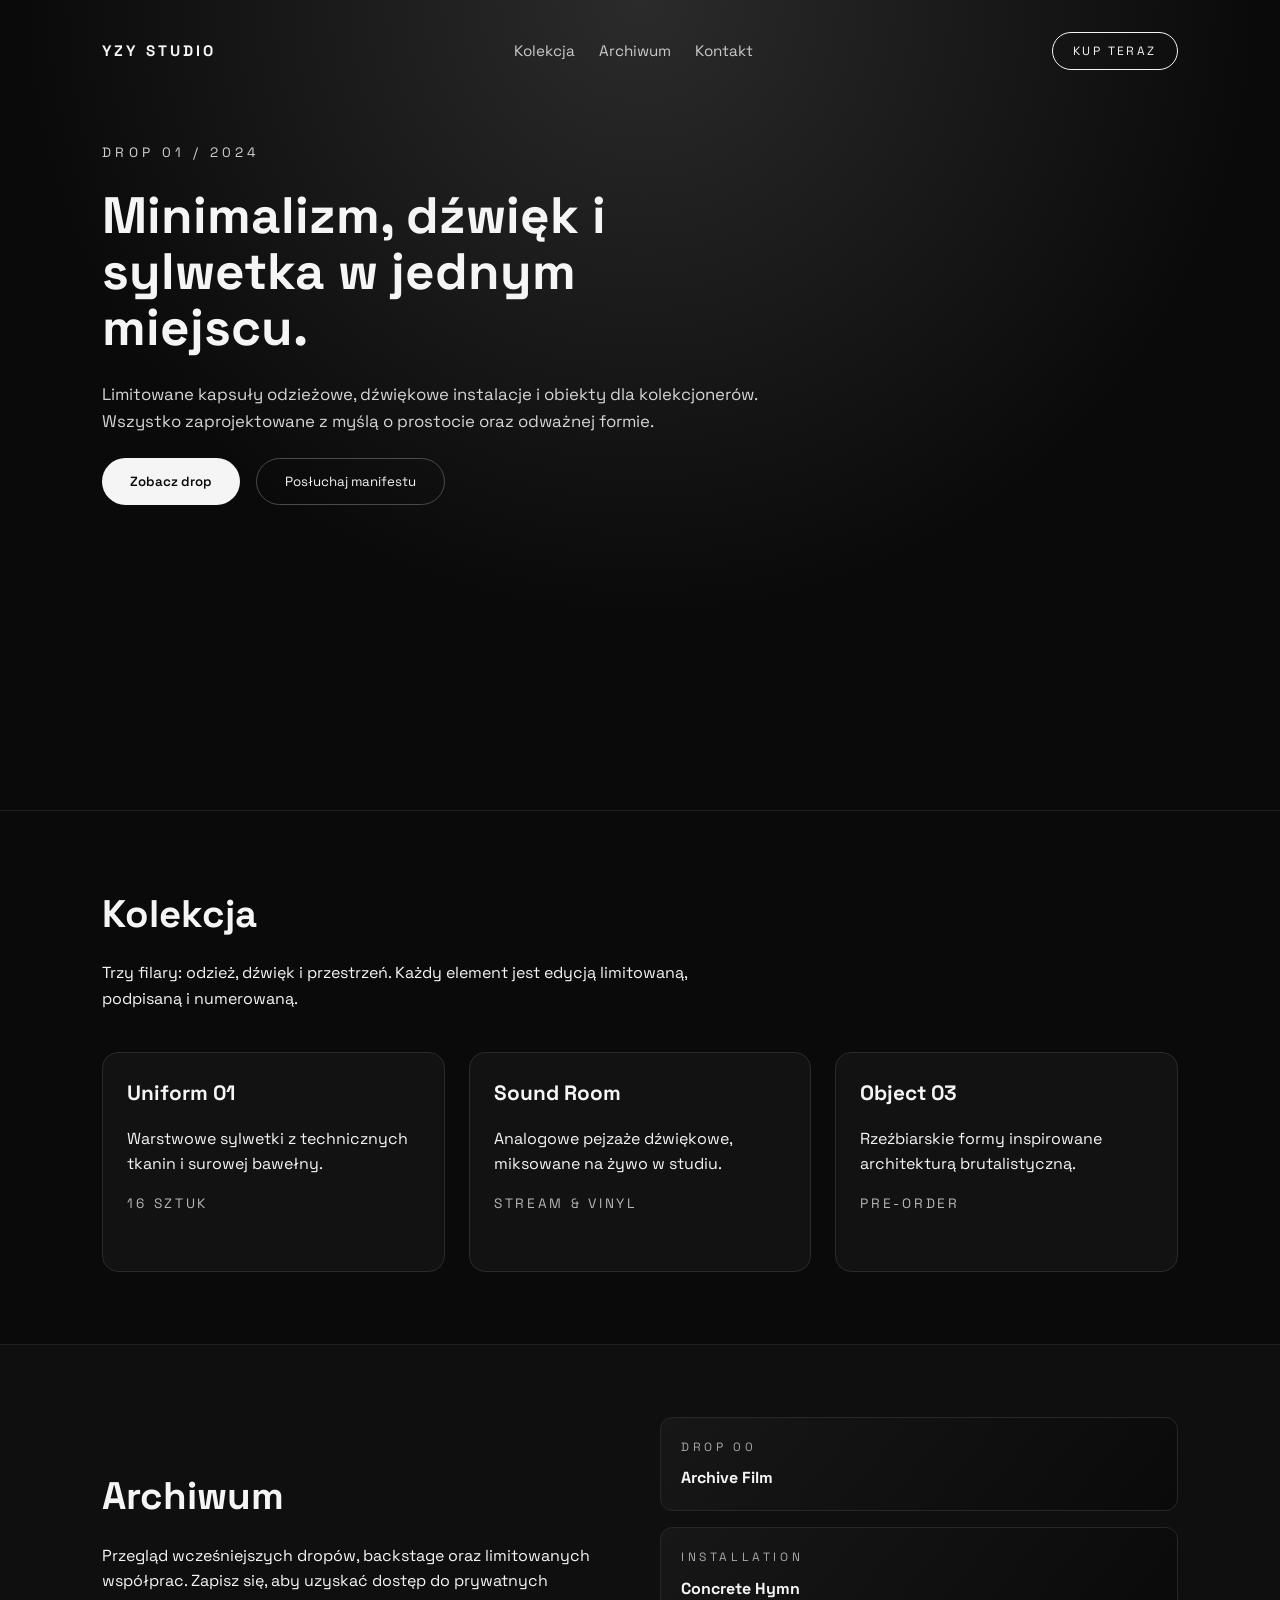
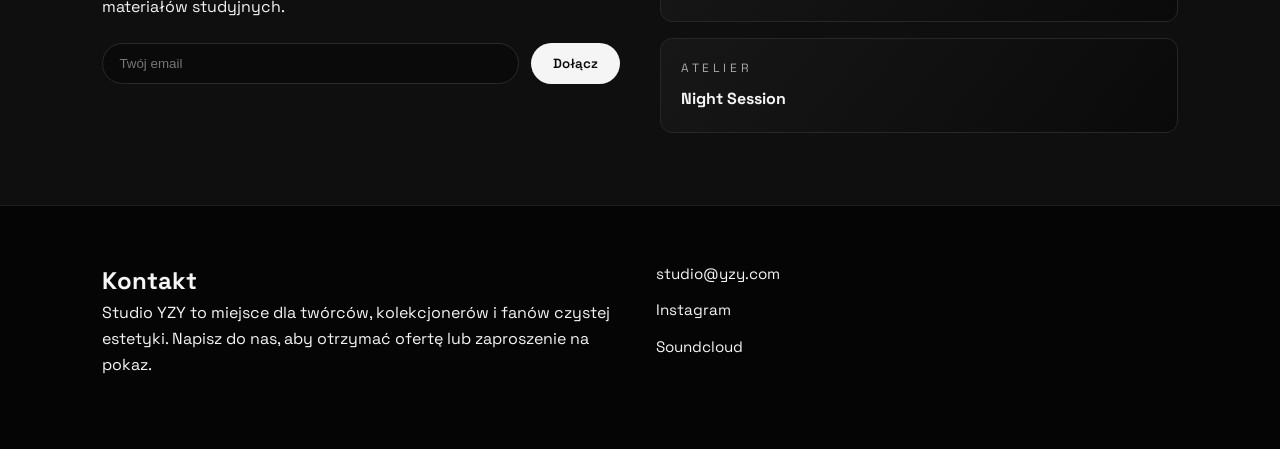
==== index.html @ 1fc02eda "Add YZY-inspired landing page" ====
<!doctype html>
<html lang="pl">
  <head>
    <meta charset="UTF-8" />
    <meta name="viewport" content="width=device-width, initial-scale=1" />
    <title>YZY Studio</title>
    <link rel="stylesheet" href="styles.css" />
    <link rel="preconnect" href="https://fonts.googleapis.com" />
    <link rel="preconnect" href="https://fonts.gstatic.com" crossorigin />
    <link
      href="https://fonts.googleapis.com/css2?family=Space+Grotesk:wght@300;400;500;600;700&display=swap"
      rel="stylesheet"
    />
  </head>
  <body>
    <header class="hero">
      <nav class="nav">
        <span class="logo">YZY Studio</span>
        <div class="nav-links">
          <a href="#kolekcja">Kolekcja</a>
          <a href="#archiwum">Archiwum</a>
          <a href="#kontakt">Kontakt</a>
        </div>
        <button class="pill-button">Kup teraz</button>
      </nav>
      <div class="hero-content">
        <p class="eyebrow">DROP 01 / 2024</p>
        <h1>Minimalizm, dźwięk i sylwetka w jednym miejscu.</h1>
        <p class="lead">
          Limitowane kapsuły odzieżowe, dźwiękowe instalacje i obiekty dla
          kolekcjonerów. Wszystko zaprojektowane z myślą o prostocie oraz
          odważnej formie.
        </p>
        <div class="hero-actions">
          <button class="primary">Zobacz drop</button>
          <button class="ghost">Posłuchaj manifestu</button>
        </div>
      </div>
    </header>

    <main>
      <section id="kolekcja" class="section collection">
        <div class="section-heading">
          <h2>Kolekcja</h2>
          <p>
            Trzy filary: odzież, dźwięk i przestrzeń. Każdy element jest edycją
            limitowaną, podpisaną i numerowaną.
          </p>
        </div>
        <div class="collection-grid">
          <article class="card">
            <h3>Uniform 01</h3>
            <p>Warstwowe sylwetki z technicznych tkanin i surowej bawełny.</p>
            <span class="meta">16 sztuk</span>
          </article>
          <article class="card">
            <h3>Sound Room</h3>
            <p>Analogowe pejzaże dźwiękowe, miksowane na żywo w studiu.</p>
            <span class="meta">Stream &amp; vinyl</span>
          </article>
          <article class="card">
            <h3>Object 03</h3>
            <p>Rzeźbiarskie formy inspirowane architekturą brutalistyczną.</p>
            <span class="meta">Pre-order</span>
          </article>
        </div>
      </section>

      <section id="archiwum" class="section archive">
        <div class="archive-grid">
          <div>
            <h2>Archiwum</h2>
            <p>
              Przegląd wcześniejszych dropów, backstage oraz limitowanych
              współprac. Zapisz się, aby uzyskać dostęp do prywatnych materiałów
              studyjnych.
            </p>
            <form class="signup">
              <input type="email" placeholder="Twój email" aria-label="Email" />
              <button type="submit">Dołącz</button>
            </form>
          </div>
          <div class="archive-panels">
            <div class="panel">
              <span>Drop 00</span>
              <strong>Archive Film</strong>
            </div>
            <div class="panel">
              <span>Installation</span>
              <strong>Concrete Hymn</strong>
            </div>
            <div class="panel">
              <span>Atelier</span>
              <strong>Night Session</strong>
            </div>
          </div>
        </div>
      </section>
    </main>

    <footer id="kontakt" class="footer">
      <div>
        <h2>Kontakt</h2>
        <p>
          Studio YZY to miejsce dla twórców, kolekcjonerów i fanów czystej
          estetyki. Napisz do nas, aby otrzymać ofertę lub zaproszenie na
          pokaz.
        </p>
      </div>
      <div class="footer-links">
        <a href="mailto:studio@yzy.com">studio@yzy.com</a>
        <a href="#">Instagram</a>
        <a href="#">Soundcloud</a>
      </div>
    </footer>
  </body>
</html>
---- styles.css ----
* {
  box-sizing: border-box;
  margin: 0;
  padding: 0;
}

body {
  font-family: "Space Grotesk", sans-serif;
  background: #0a0a0a;
  color: #f5f5f5;
  line-height: 1.6;
}

a {
  color: inherit;
  text-decoration: none;
}

.hero {
  min-height: 90vh;
  background: radial-gradient(circle at top, #2b2b2b 0%, #0a0a0a 60%);
  padding: 32px 8vw 80px;
  display: flex;
  flex-direction: column;
  gap: 72px;
}

.nav {
  display: flex;
  align-items: center;
  justify-content: space-between;
  gap: 24px;
  font-size: 0.95rem;
}

.logo {
  font-weight: 700;
  letter-spacing: 0.2em;
  text-transform: uppercase;
}

.nav-links {
  display: flex;
  gap: 24px;
  opacity: 0.8;
}

.pill-button {
  border: 1px solid #f5f5f5;
  background: transparent;
  color: #f5f5f5;
  padding: 10px 20px;
  border-radius: 999px;
  text-transform: uppercase;
  font-size: 0.75rem;
  letter-spacing: 0.2em;
}

.hero-content {
  max-width: 680px;
  display: flex;
  flex-direction: column;
  gap: 24px;
}

.eyebrow {
  font-size: 0.85rem;
  letter-spacing: 0.3em;
  text-transform: uppercase;
  color: #cfcfcf;
}

.hero h1 {
  font-size: clamp(2.5rem, 4vw, 4.2rem);
  line-height: 1.1;
}

.lead {
  font-size: 1.05rem;
  color: #d5d5d5;
}

.hero-actions {
  display: flex;
  gap: 16px;
  flex-wrap: wrap;
}

button {
  font-family: inherit;
  cursor: pointer;
  border: none;
}

.primary {
  background: #f5f5f5;
  color: #0a0a0a;
  padding: 14px 28px;
  border-radius: 999px;
  font-weight: 600;
}

.ghost {
  background: transparent;
  color: #f5f5f5;
  border: 1px solid #4a4a4a;
  padding: 14px 28px;
  border-radius: 999px;
}

.section {
  padding: 72px 8vw;
  border-top: 1px solid #1f1f1f;
}

.section-heading {
  max-width: 640px;
  margin-bottom: 40px;
}

.section h2 {
  font-size: clamp(2rem, 3vw, 3rem);
  margin-bottom: 16px;
}

.collection-grid {
  display: grid;
  grid-template-columns: repeat(auto-fit, minmax(220px, 1fr));
  gap: 24px;
}

.card {
  border: 1px solid #2a2a2a;
  border-radius: 16px;
  padding: 24px;
  background: #121212;
  display: flex;
  flex-direction: column;
  gap: 16px;
  min-height: 220px;
}

.card h3 {
  font-size: 1.3rem;
}

.meta {
  font-size: 0.85rem;
  text-transform: uppercase;
  letter-spacing: 0.2em;
  color: #b6b6b6;
}

.archive {
  background: #0f0f0f;
}

.archive-grid {
  display: grid;
  grid-template-columns: repeat(auto-fit, minmax(260px, 1fr));
  gap: 40px;
  align-items: center;
}

.signup {
  margin-top: 24px;
  display: flex;
  gap: 12px;
  flex-wrap: wrap;
}

.signup input {
  flex: 1;
  min-width: 220px;
  padding: 12px 16px;
  border-radius: 999px;
  border: 1px solid #2a2a2a;
  background: #0a0a0a;
  color: #f5f5f5;
}

.signup button {
  background: #f5f5f5;
  color: #0a0a0a;
  padding: 12px 22px;
  border-radius: 999px;
  font-weight: 600;
}

.archive-panels {
  display: grid;
  gap: 16px;
}

.panel {
  border: 1px solid #272727;
  padding: 20px;
  border-radius: 12px;
  background: linear-gradient(130deg, #171717, #0a0a0a);
  display: flex;
  flex-direction: column;
  gap: 8px;
}

.panel span {
  text-transform: uppercase;
  font-size: 0.75rem;
  letter-spacing: 0.3em;
  color: #a8a8a8;
}

.footer {
  padding: 56px 8vw 72px;
  border-top: 1px solid #1f1f1f;
  display: grid;
  grid-template-columns: repeat(auto-fit, minmax(220px, 1fr));
  gap: 32px;
  background: #050505;
}

.footer-links {
  display: flex;
  flex-direction: column;
  gap: 12px;
  font-size: 0.95rem;
}

@media (max-width: 720px) {
  .nav {
    flex-direction: column;
    align-items: flex-start;
  }

  .nav-links {
    flex-wrap: wrap;
  }
}
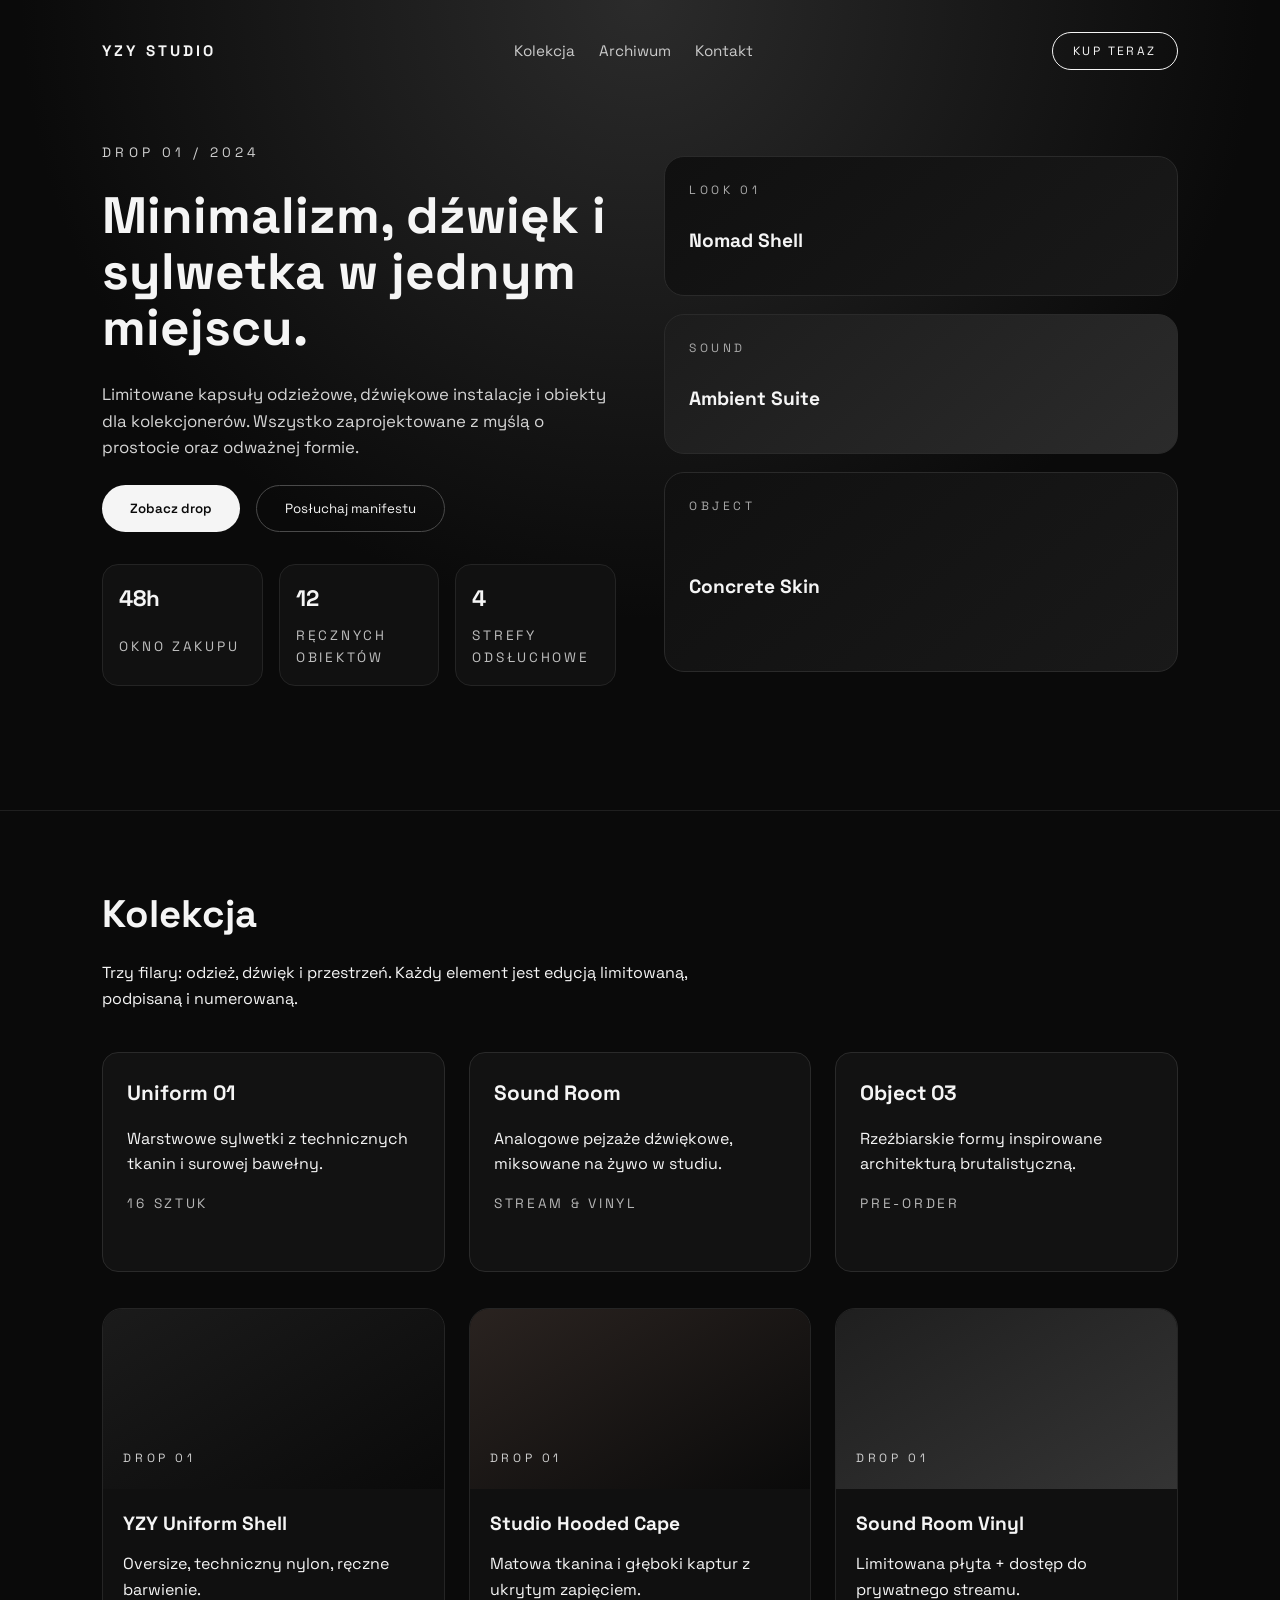
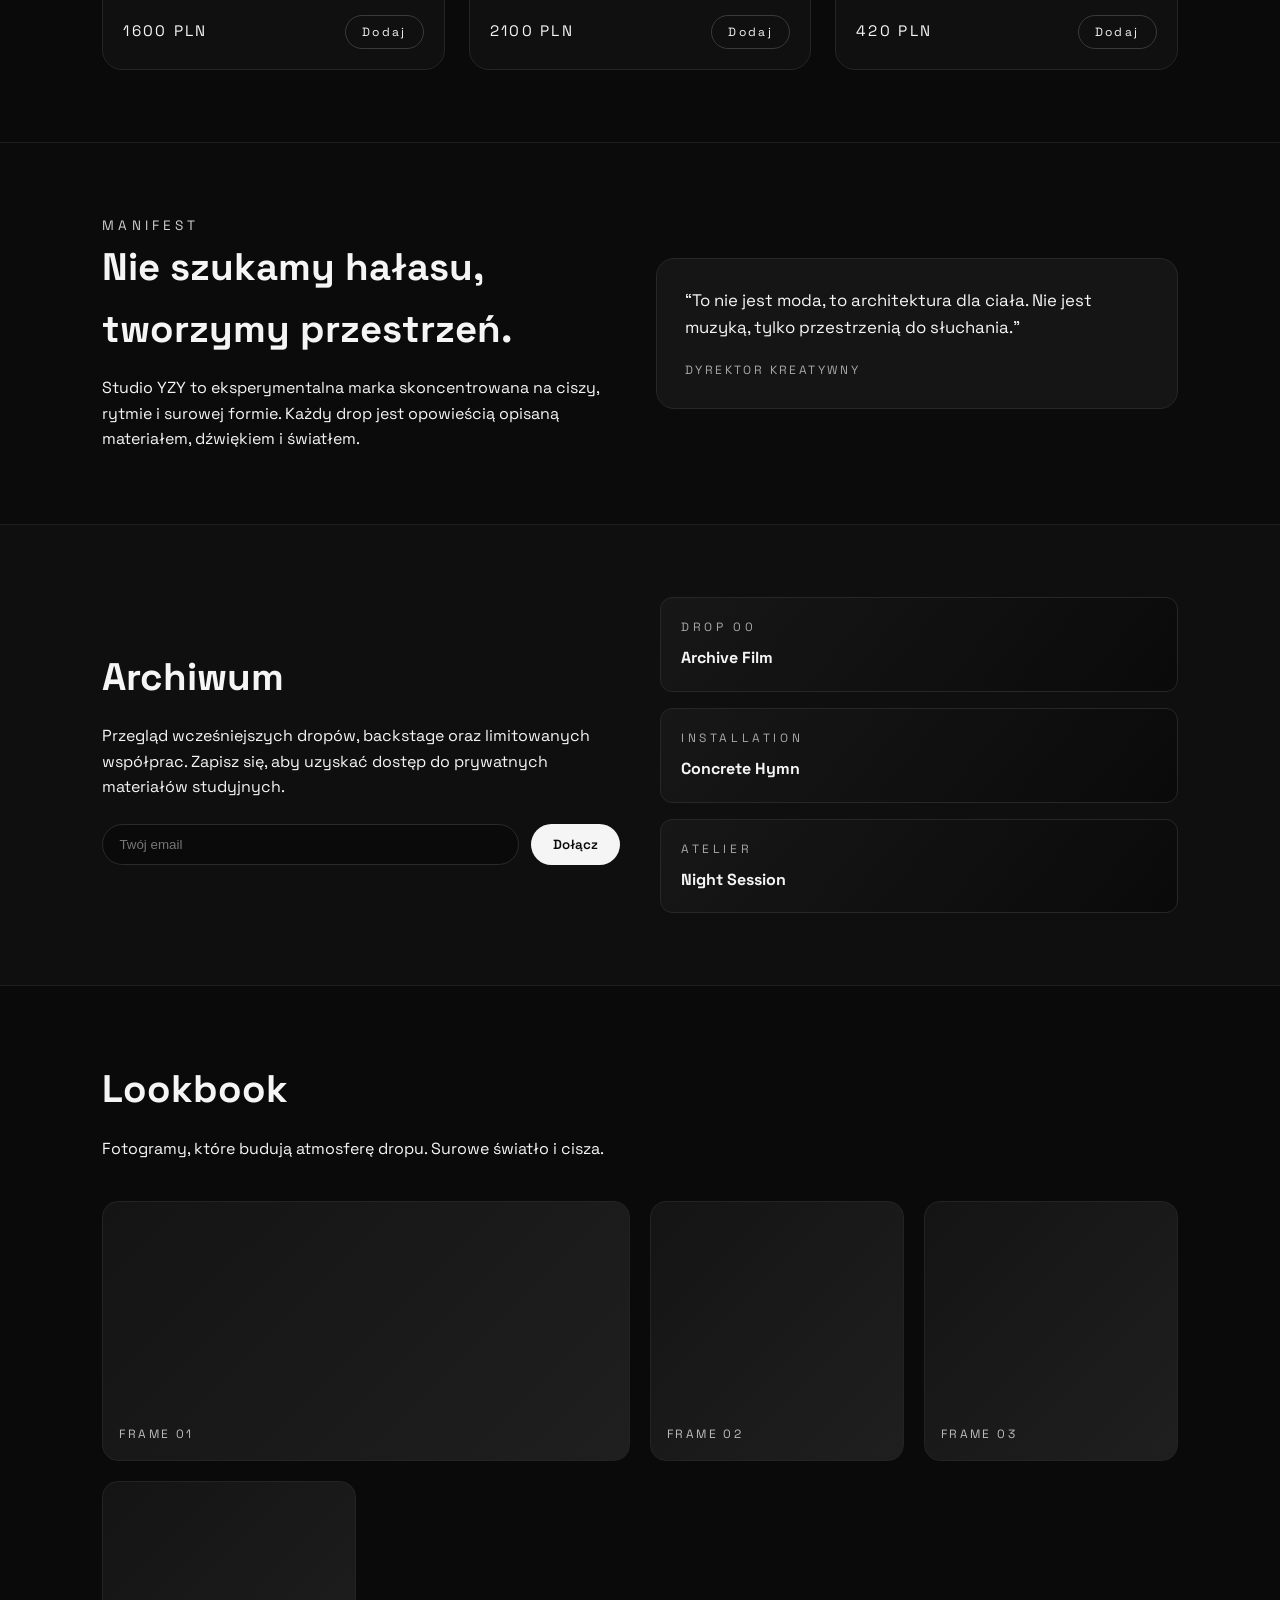
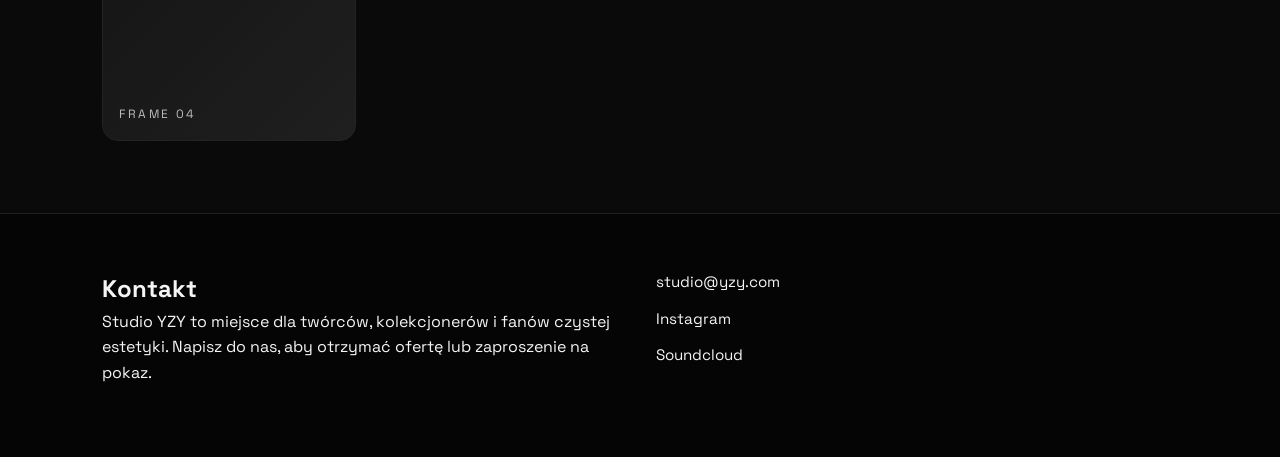
==== commit 0d89294f: "Expand YZY-inspired landing page content" ====
--- a/index.html
+++ b/index.html
@@ -23,17 +23,47 @@
         </div>
         <button class="pill-button">Kup teraz</button>
       </nav>
-      <div class="hero-content">
-        <p class="eyebrow">DROP 01 / 2024</p>
-        <h1>Minimalizm, dźwięk i sylwetka w jednym miejscu.</h1>
-        <p class="lead">
-          Limitowane kapsuły odzieżowe, dźwiękowe instalacje i obiekty dla
-          kolekcjonerów. Wszystko zaprojektowane z myślą o prostocie oraz
-          odważnej formie.
-        </p>
-        <div class="hero-actions">
-          <button class="primary">Zobacz drop</button>
-          <button class="ghost">Posłuchaj manifestu</button>
+      <div class="hero-grid">
+        <div class="hero-content">
+          <p class="eyebrow">DROP 01 / 2024</p>
+          <h1>Minimalizm, dźwięk i sylwetka w jednym miejscu.</h1>
+          <p class="lead">
+            Limitowane kapsuły odzieżowe, dźwiękowe instalacje i obiekty dla
+            kolekcjonerów. Wszystko zaprojektowane z myślą o prostocie oraz
+            odważnej formie.
+          </p>
+          <div class="hero-actions">
+            <button class="primary">Zobacz drop</button>
+            <button class="ghost">Posłuchaj manifestu</button>
+          </div>
+          <div class="stats">
+            <div>
+              <strong>48h</strong>
+              <span>Okno zakupu</span>
+            </div>
+            <div>
+              <strong>12</strong>
+              <span>Ręcznych obiektów</span>
+            </div>
+            <div>
+              <strong>4</strong>
+              <span>Strefy odsłuchowe</span>
+            </div>
+          </div>
+        </div>
+        <div class="hero-visual">
+          <div class="visual-card">
+            <span>Look 01</span>
+            <strong>Nomad Shell</strong>
+          </div>
+          <div class="visual-card accent">
+            <span>Sound</span>
+            <strong>Ambient Suite</strong>
+          </div>
+          <div class="visual-card tall">
+            <span>Object</span>
+            <strong>Concrete Skin</strong>
+          </div>
         </div>
       </div>
     </header>
@@ -63,6 +93,68 @@
             <p>Rzeźbiarskie formy inspirowane architekturą brutalistyczną.</p>
             <span class="meta">Pre-order</span>
           </article>
+        </div>
+        <div class="drop-grid">
+          <article class="drop">
+            <div class="drop-image">
+              <span>Drop 01</span>
+            </div>
+            <div class="drop-info">
+              <h3>YZY Uniform Shell</h3>
+              <p>Oversize, techniczny nylon, ręczne barwienie.</p>
+              <div class="price-row">
+                <span>1600 PLN</span>
+                <button>Dodaj</button>
+              </div>
+            </div>
+          </article>
+          <article class="drop">
+            <div class="drop-image warm">
+              <span>Drop 01</span>
+            </div>
+            <div class="drop-info">
+              <h3>Studio Hooded Cape</h3>
+              <p>Matowa tkanina i głęboki kaptur z ukrytym zapięciem.</p>
+              <div class="price-row">
+                <span>2100 PLN</span>
+                <button>Dodaj</button>
+              </div>
+            </div>
+          </article>
+          <article class="drop">
+            <div class="drop-image light">
+              <span>Drop 01</span>
+            </div>
+            <div class="drop-info">
+              <h3>Sound Room Vinyl</h3>
+              <p>Limitowana płyta + dostęp do prywatnego streamu.</p>
+              <div class="price-row">
+                <span>420 PLN</span>
+                <button>Dodaj</button>
+              </div>
+            </div>
+          </article>
+        </div>
+      </section>
+
+      <section class="section manifesto">
+        <div class="manifesto-grid">
+          <div>
+            <p class="eyebrow">Manifest</p>
+            <h2>Nie szukamy hałasu, tworzymy przestrzeń.</h2>
+            <p>
+              Studio YZY to eksperymentalna marka skoncentrowana na ciszy,
+              rytmie i surowej formie. Każdy drop jest opowieścią opisaną
+              materiałem, dźwiękiem i światłem.
+            </p>
+          </div>
+          <div class="quote-card">
+            <p>
+              “To nie jest moda, to architektura dla ciała. Nie jest muzyką,
+              tylko przestrzenią do słuchania.”
+            </p>
+            <span>Dyrektor kreatywny</span>
+          </div>
         </div>
       </section>
 
@@ -94,6 +186,19 @@
               <strong>Night Session</strong>
             </div>
           </div>
+        </div>
+      </section>
+
+      <section class="section gallery">
+        <div class="section-heading">
+          <h2>Lookbook</h2>
+          <p>Fotogramy, które budują atmosferę dropu. Surowe światło i cisza.</p>
+        </div>
+        <div class="gallery-grid">
+          <div class="gallery-tile large">Frame 01</div>
+          <div class="gallery-tile">Frame 02</div>
+          <div class="gallery-tile">Frame 03</div>
+          <div class="gallery-tile tall">Frame 04</div>
         </div>
       </section>
     </main>
--- a/styles.css
+++ b/styles.css
@@ -56,6 +56,13 @@
   letter-spacing: 0.2em;
 }
 
+.hero-grid {
+  display: grid;
+  grid-template-columns: repeat(auto-fit, minmax(260px, 1fr));
+  gap: 48px;
+  align-items: center;
+}
+
 .hero-content {
   max-width: 680px;
   display: flex;
@@ -84,6 +91,67 @@
   display: flex;
   gap: 16px;
   flex-wrap: wrap;
+}
+
+.stats {
+  display: grid;
+  grid-template-columns: repeat(auto-fit, minmax(160px, 1fr));
+  gap: 16px;
+  margin-top: 8px;
+}
+
+.stats div {
+  background: #111111;
+  border: 1px solid #242424;
+  border-radius: 16px;
+  padding: 16px;
+  display: grid;
+  gap: 8px;
+}
+
+.stats strong {
+  font-size: 1.4rem;
+}
+
+.stats span {
+  font-size: 0.85rem;
+  text-transform: uppercase;
+  letter-spacing: 0.2em;
+  color: #bdbdbd;
+}
+
+.hero-visual {
+  display: grid;
+  gap: 18px;
+}
+
+.visual-card {
+  border: 1px solid #2a2a2a;
+  border-radius: 20px;
+  padding: 24px;
+  min-height: 140px;
+  background: linear-gradient(140deg, #101010, #191919);
+  display: grid;
+  gap: 12px;
+}
+
+.visual-card span {
+  text-transform: uppercase;
+  font-size: 0.75rem;
+  letter-spacing: 0.3em;
+  color: #a9a9a9;
+}
+
+.visual-card strong {
+  font-size: 1.2rem;
+}
+
+.visual-card.accent {
+  background: linear-gradient(140deg, #1c1c1c, #2b2b2b);
+}
+
+.visual-card.tall {
+  min-height: 200px;
 }
 
 button {
@@ -129,6 +197,71 @@
   gap: 24px;
 }
 
+.drop-grid {
+  margin-top: 36px;
+  display: grid;
+  grid-template-columns: repeat(auto-fit, minmax(240px, 1fr));
+  gap: 24px;
+}
+
+.drop {
+  border: 1px solid #252525;
+  border-radius: 20px;
+  overflow: hidden;
+  background: #101010;
+  display: grid;
+  grid-template-rows: 180px 1fr;
+}
+
+.drop-image {
+  background: linear-gradient(150deg, #1b1b1b, #0a0a0a);
+  padding: 20px;
+  display: flex;
+  align-items: flex-end;
+  font-size: 0.75rem;
+  letter-spacing: 0.3em;
+  text-transform: uppercase;
+  color: #cfcfcf;
+}
+
+.drop-image.warm {
+  background: linear-gradient(150deg, #2a2320, #0a0a0a);
+}
+
+.drop-image.light {
+  background: linear-gradient(150deg, #1f1f1f, #343434);
+}
+
+.drop-info {
+  padding: 20px;
+  display: grid;
+  gap: 12px;
+}
+
+.drop-info h3 {
+  font-size: 1.2rem;
+}
+
+.price-row {
+  display: flex;
+  align-items: center;
+  justify-content: space-between;
+  gap: 12px;
+  font-size: 0.95rem;
+  text-transform: uppercase;
+  letter-spacing: 0.15em;
+}
+
+.price-row button {
+  border: 1px solid #3a3a3a;
+  background: transparent;
+  color: #f5f5f5;
+  padding: 8px 16px;
+  border-radius: 999px;
+  font-size: 0.75rem;
+  letter-spacing: 0.2em;
+}
+
 .card {
   border: 1px solid #2a2a2a;
   border-radius: 16px;
@@ -192,6 +325,34 @@
   gap: 16px;
 }
 
+.manifesto {
+  background: #0b0b0b;
+}
+
+.manifesto-grid {
+  display: grid;
+  grid-template-columns: repeat(auto-fit, minmax(260px, 1fr));
+  gap: 32px;
+  align-items: center;
+}
+
+.quote-card {
+  border: 1px solid #272727;
+  border-radius: 18px;
+  padding: 28px;
+  background: #151515;
+  display: grid;
+  gap: 20px;
+  font-size: 1.05rem;
+}
+
+.quote-card span {
+  text-transform: uppercase;
+  letter-spacing: 0.2em;
+  font-size: 0.75rem;
+  color: #a8a8a8;
+}
+
 .panel {
   border: 1px solid #272727;
   padding: 20px;
@@ -225,6 +386,39 @@
   font-size: 0.95rem;
 }
 
+.gallery {
+  background: #0a0a0a;
+}
+
+.gallery-grid {
+  display: grid;
+  grid-template-columns: repeat(auto-fit, minmax(200px, 1fr));
+  gap: 20px;
+}
+
+.gallery-tile {
+  border-radius: 16px;
+  border: 1px solid #232323;
+  background: linear-gradient(135deg, #141414, #1f1f1f);
+  min-height: 180px;
+  display: flex;
+  align-items: flex-end;
+  padding: 16px;
+  text-transform: uppercase;
+  letter-spacing: 0.2em;
+  font-size: 0.75rem;
+  color: #bdbdbd;
+}
+
+.gallery-tile.large {
+  min-height: 260px;
+  grid-column: span 2;
+}
+
+.gallery-tile.tall {
+  min-height: 260px;
+}
+
 @media (max-width: 720px) {
   .nav {
     flex-direction: column;
@@ -234,4 +428,8 @@
   .nav-links {
     flex-wrap: wrap;
   }
-}
+
+  .gallery-tile.large {
+    grid-column: span 1;
+  }
+}
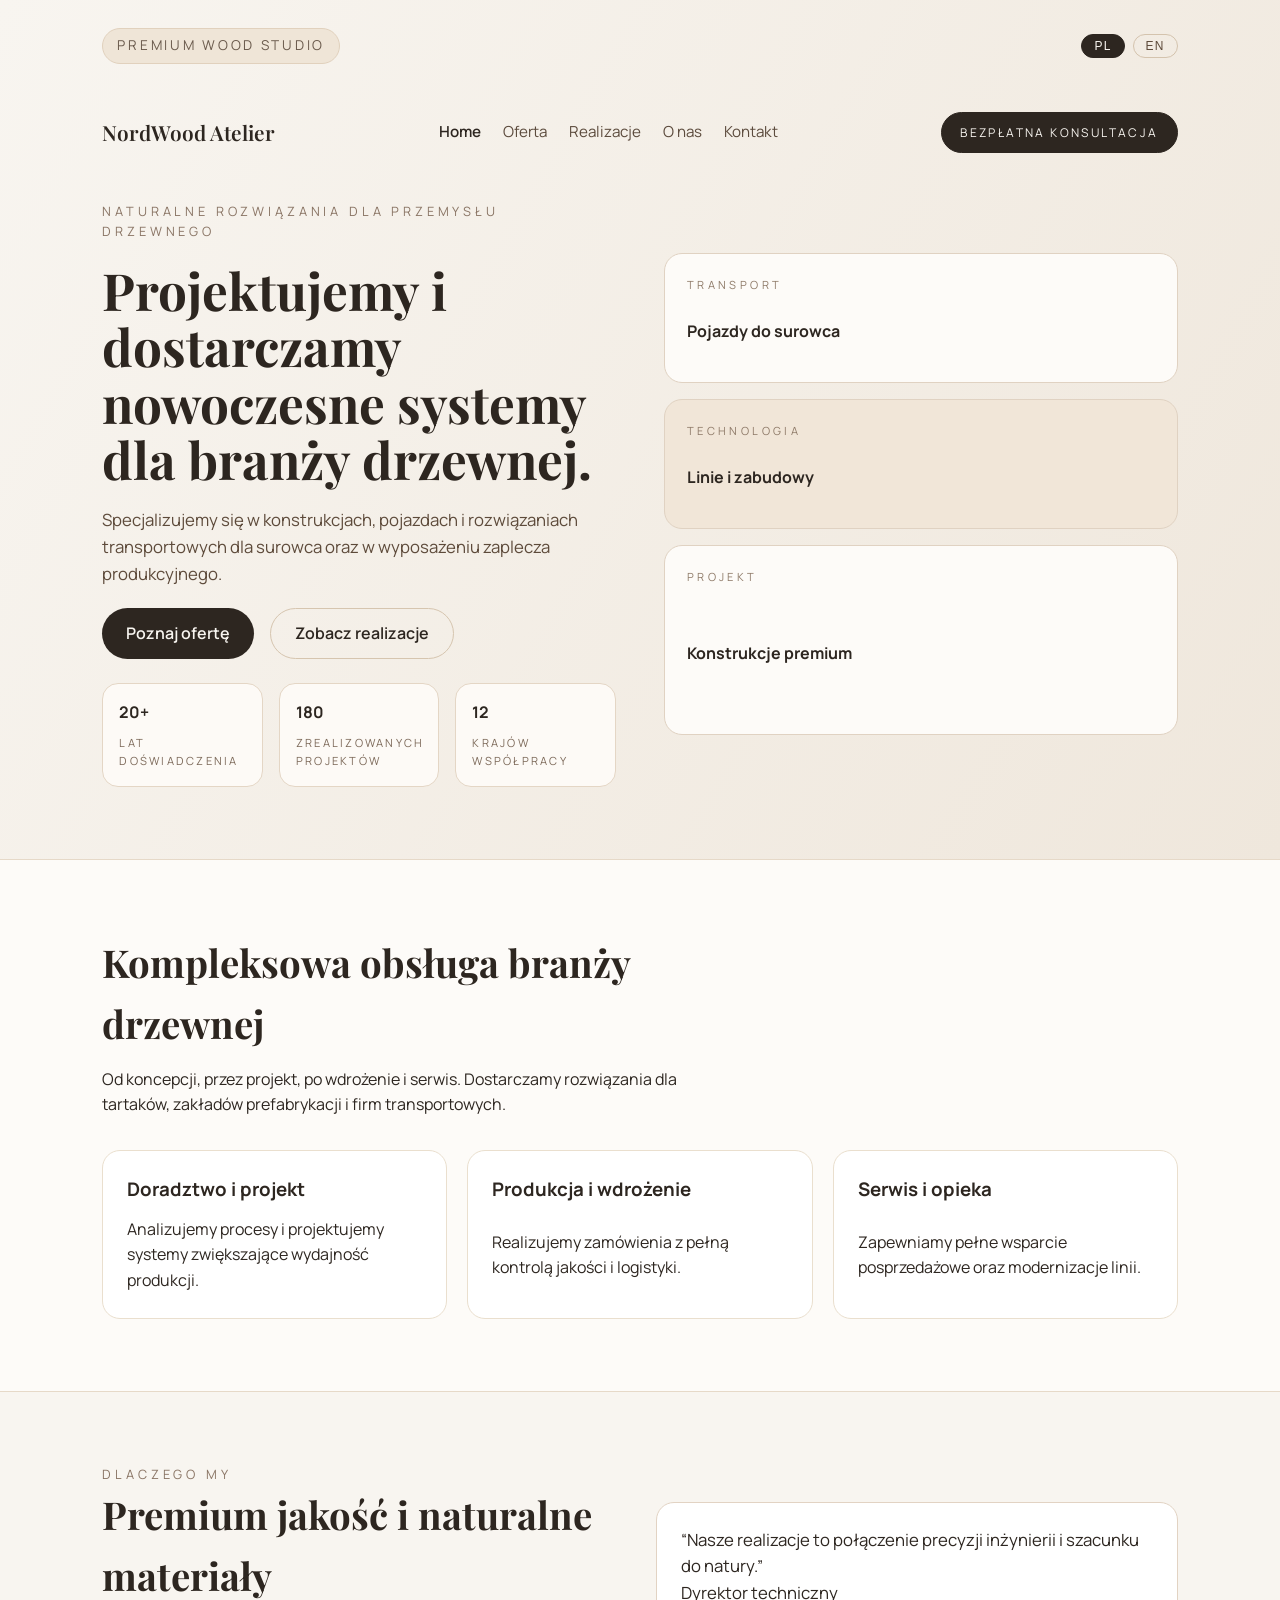
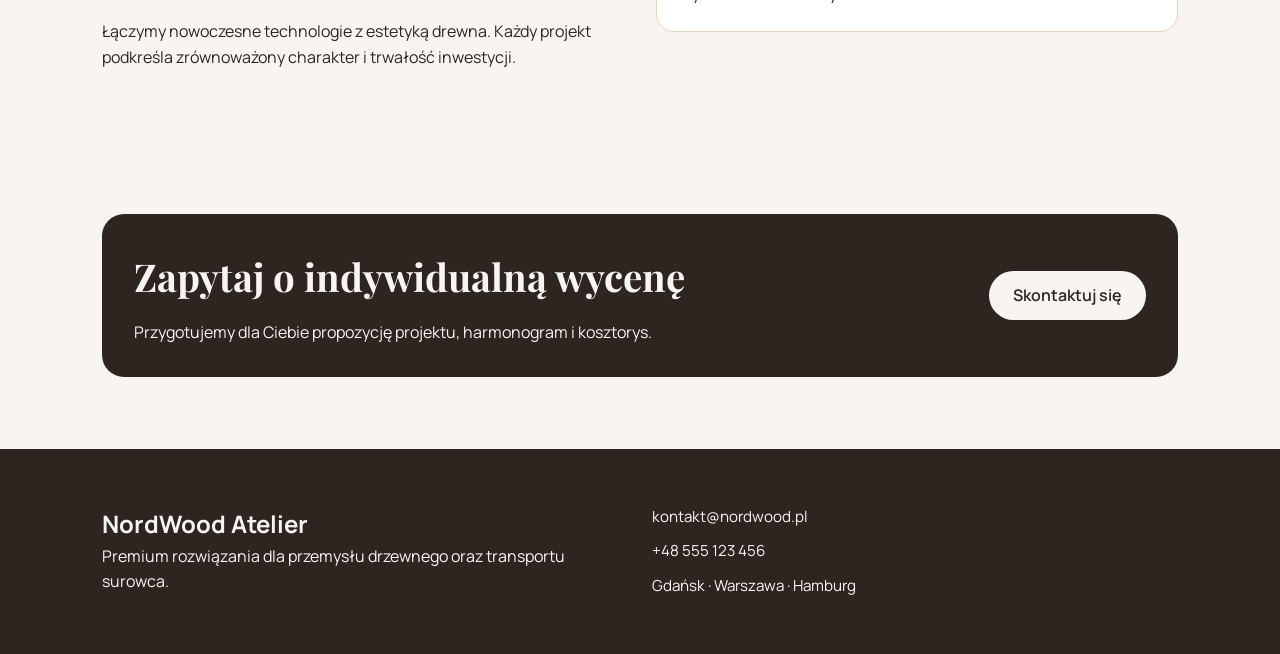
==== commit 7425cc1a: "Build premium bilingual company site" ====
--- a/index.html
+++ b/index.html
@@ -3,220 +3,169 @@
   <head>
     <meta charset="UTF-8" />
     <meta name="viewport" content="width=device-width, initial-scale=1" />
-    <title>YZY Studio</title>
+    <title>NordWood Atelier | Premium Wood Solutions</title>
     <link rel="stylesheet" href="styles.css" />
     <link rel="preconnect" href="https://fonts.googleapis.com" />
     <link rel="preconnect" href="https://fonts.gstatic.com" crossorigin />
     <link
-      href="https://fonts.googleapis.com/css2?family=Space+Grotesk:wght@300;400;500;600;700&display=swap"
+      href="https://fonts.googleapis.com/css2?family=Manrope:wght@300;400;500;600;700&family=Playfair+Display:wght@500;600&display=swap"
       rel="stylesheet"
     />
   </head>
   <body>
     <header class="hero">
+      <div class="topbar">
+        <span class="badge">Premium Wood Studio</span>
+        <div class="lang-switch" data-lang-switch>
+          <button type="button" class="active" data-lang="pl">PL</button>
+          <button type="button" data-lang="en">EN</button>
+        </div>
+      </div>
       <nav class="nav">
-        <span class="logo">YZY Studio</span>
+        <span class="logo">NordWood Atelier</span>
         <div class="nav-links">
-          <a href="#kolekcja">Kolekcja</a>
-          <a href="#archiwum">Archiwum</a>
-          <a href="#kontakt">Kontakt</a>
+          <a href="index.html" class="active">Home</a>
+          <a href="offer.html">Oferta</a>
+          <a href="projects.html">Realizacje</a>
+          <a href="about.html">O nas</a>
+          <a href="contact.html">Kontakt</a>
         </div>
-        <button class="pill-button">Kup teraz</button>
+        <a class="pill-button" href="contact.html">Bezpłatna konsultacja</a>
       </nav>
       <div class="hero-grid">
         <div class="hero-content">
-          <p class="eyebrow">DROP 01 / 2024</p>
-          <h1>Minimalizm, dźwięk i sylwetka w jednym miejscu.</h1>
-          <p class="lead">
-            Limitowane kapsuły odzieżowe, dźwiękowe instalacje i obiekty dla
-            kolekcjonerów. Wszystko zaprojektowane z myślą o prostocie oraz
-            odważnej formie.
+          <p class="eyebrow" data-i18n="heroEyebrow">
+            Naturalne rozwiązania dla przemysłu drzewnego
+          </p>
+          <h1 data-i18n="heroTitle">
+            Projektujemy i dostarczamy nowoczesne systemy dla branży drzewnej.
+          </h1>
+          <p class="lead" data-i18n="heroLead">
+            Specjalizujemy się w konstrukcjach, pojazdach i rozwiązaniach
+            transportowych dla surowca oraz w wyposażeniu zaplecza produkcyjnego.
           </p>
           <div class="hero-actions">
-            <button class="primary">Zobacz drop</button>
-            <button class="ghost">Posłuchaj manifestu</button>
+            <a class="primary" href="offer.html" data-i18n="heroPrimary">
+              Poznaj ofertę
+            </a>
+            <a class="ghost" href="projects.html" data-i18n="heroGhost">
+              Zobacz realizacje
+            </a>
           </div>
           <div class="stats">
             <div>
-              <strong>48h</strong>
-              <span>Okno zakupu</span>
+              <strong>20+</strong>
+              <span data-i18n="heroStatOne">Lat doświadczenia</span>
+            </div>
+            <div>
+              <strong>180</strong>
+              <span data-i18n="heroStatTwo">Zrealizowanych projektów</span>
             </div>
             <div>
               <strong>12</strong>
-              <span>Ręcznych obiektów</span>
-            </div>
-            <div>
-              <strong>4</strong>
-              <span>Strefy odsłuchowe</span>
+              <span data-i18n="heroStatThree">Krajów współpracy</span>
             </div>
           </div>
         </div>
         <div class="hero-visual">
           <div class="visual-card">
-            <span>Look 01</span>
-            <strong>Nomad Shell</strong>
+            <span data-i18n="heroTileOneTag">Transport</span>
+            <strong data-i18n="heroTileOneTitle">Pojazdy do surowca</strong>
           </div>
           <div class="visual-card accent">
-            <span>Sound</span>
-            <strong>Ambient Suite</strong>
+            <span data-i18n="heroTileTwoTag">Technologia</span>
+            <strong data-i18n="heroTileTwoTitle">Linie i zabudowy</strong>
           </div>
           <div class="visual-card tall">
-            <span>Object</span>
-            <strong>Concrete Skin</strong>
+            <span data-i18n="heroTileThreeTag">Projekt</span>
+            <strong data-i18n="heroTileThreeTitle">Konstrukcje premium</strong>
           </div>
         </div>
       </div>
     </header>
 
     <main>
-      <section id="kolekcja" class="section collection">
+      <section class="section highlight">
         <div class="section-heading">
-          <h2>Kolekcja</h2>
-          <p>
-            Trzy filary: odzież, dźwięk i przestrzeń. Każdy element jest edycją
-            limitowaną, podpisaną i numerowaną.
+          <h2 data-i18n="homeIntroTitle">Kompleksowa obsługa branży drzewnej</h2>
+          <p data-i18n="homeIntroLead">
+            Od koncepcji, przez projekt, po wdrożenie i serwis. Dostarczamy
+            rozwiązania dla tartaków, zakładów prefabrykacji i firm transportowych.
           </p>
         </div>
-        <div class="collection-grid">
-          <article class="card">
-            <h3>Uniform 01</h3>
-            <p>Warstwowe sylwetki z technicznych tkanin i surowej bawełny.</p>
-            <span class="meta">16 sztuk</span>
+        <div class="feature-grid">
+          <article class="feature-card">
+            <h3 data-i18n="homeFeatureOneTitle">Doradztwo i projekt</h3>
+            <p data-i18n="homeFeatureOneCopy">
+              Analizujemy procesy i projektujemy systemy zwiększające wydajność
+              produkcji.
+            </p>
           </article>
-          <article class="card">
-            <h3>Sound Room</h3>
-            <p>Analogowe pejzaże dźwiękowe, miksowane na żywo w studiu.</p>
-            <span class="meta">Stream &amp; vinyl</span>
+          <article class="feature-card">
+            <h3 data-i18n="homeFeatureTwoTitle">Produkcja i wdrożenie</h3>
+            <p data-i18n="homeFeatureTwoCopy">
+              Realizujemy zamówienia z pełną kontrolą jakości i logistyki.
+            </p>
           </article>
-          <article class="card">
-            <h3>Object 03</h3>
-            <p>Rzeźbiarskie formy inspirowane architekturą brutalistyczną.</p>
-            <span class="meta">Pre-order</span>
-          </article>
-        </div>
-        <div class="drop-grid">
-          <article class="drop">
-            <div class="drop-image">
-              <span>Drop 01</span>
-            </div>
-            <div class="drop-info">
-              <h3>YZY Uniform Shell</h3>
-              <p>Oversize, techniczny nylon, ręczne barwienie.</p>
-              <div class="price-row">
-                <span>1600 PLN</span>
-                <button>Dodaj</button>
-              </div>
-            </div>
-          </article>
-          <article class="drop">
-            <div class="drop-image warm">
-              <span>Drop 01</span>
-            </div>
-            <div class="drop-info">
-              <h3>Studio Hooded Cape</h3>
-              <p>Matowa tkanina i głęboki kaptur z ukrytym zapięciem.</p>
-              <div class="price-row">
-                <span>2100 PLN</span>
-                <button>Dodaj</button>
-              </div>
-            </div>
-          </article>
-          <article class="drop">
-            <div class="drop-image light">
-              <span>Drop 01</span>
-            </div>
-            <div class="drop-info">
-              <h3>Sound Room Vinyl</h3>
-              <p>Limitowana płyta + dostęp do prywatnego streamu.</p>
-              <div class="price-row">
-                <span>420 PLN</span>
-                <button>Dodaj</button>
-              </div>
-            </div>
+          <article class="feature-card">
+            <h3 data-i18n="homeFeatureThreeTitle">Serwis i opieka</h3>
+            <p data-i18n="homeFeatureThreeCopy">
+              Zapewniamy pełne wsparcie posprzedażowe oraz modernizacje linii.
+            </p>
           </article>
         </div>
       </section>
 
-      <section class="section manifesto">
-        <div class="manifesto-grid">
+      <section class="section values">
+        <div class="values-grid">
           <div>
-            <p class="eyebrow">Manifest</p>
-            <h2>Nie szukamy hałasu, tworzymy przestrzeń.</h2>
-            <p>
-              Studio YZY to eksperymentalna marka skoncentrowana na ciszy,
-              rytmie i surowej formie. Każdy drop jest opowieścią opisaną
-              materiałem, dźwiękiem i światłem.
+            <p class="eyebrow" data-i18n="homeValuesEyebrow">Dlaczego my</p>
+            <h2 data-i18n="homeValuesTitle">Premium jakość i naturalne materiały</h2>
+            <p data-i18n="homeValuesCopy">
+              Łączymy nowoczesne technologie z estetyką drewna. Każdy projekt
+              podkreśla zrównoważony charakter i trwałość inwestycji.
             </p>
           </div>
           <div class="quote-card">
-            <p>
-              “To nie jest moda, to architektura dla ciała. Nie jest muzyką,
-              tylko przestrzenią do słuchania.”
+            <p data-i18n="homeValuesQuote">
+              “Nasze realizacje to połączenie precyzji inżynierii i szacunku do
+              natury.”
             </p>
-            <span>Dyrektor kreatywny</span>
+            <span data-i18n="homeValuesAuthor">Dyrektor techniczny</span>
           </div>
         </div>
       </section>
 
-      <section id="archiwum" class="section archive">
-        <div class="archive-grid">
+      <section class="section cta">
+        <div class="cta-card">
           <div>
-            <h2>Archiwum</h2>
-            <p>
-              Przegląd wcześniejszych dropów, backstage oraz limitowanych
-              współprac. Zapisz się, aby uzyskać dostęp do prywatnych materiałów
-              studyjnych.
+            <h2 data-i18n="homeCtaTitle">Zapytaj o indywidualną wycenę</h2>
+            <p data-i18n="homeCtaCopy">
+              Przygotujemy dla Ciebie propozycję projektu, harmonogram i
+              kosztorys.
             </p>
-            <form class="signup">
-              <input type="email" placeholder="Twój email" aria-label="Email" />
-              <button type="submit">Dołącz</button>
-            </form>
           </div>
-          <div class="archive-panels">
-            <div class="panel">
-              <span>Drop 00</span>
-              <strong>Archive Film</strong>
-            </div>
-            <div class="panel">
-              <span>Installation</span>
-              <strong>Concrete Hymn</strong>
-            </div>
-            <div class="panel">
-              <span>Atelier</span>
-              <strong>Night Session</strong>
-            </div>
-          </div>
-        </div>
-      </section>
-
-      <section class="section gallery">
-        <div class="section-heading">
-          <h2>Lookbook</h2>
-          <p>Fotogramy, które budują atmosferę dropu. Surowe światło i cisza.</p>
-        </div>
-        <div class="gallery-grid">
-          <div class="gallery-tile large">Frame 01</div>
-          <div class="gallery-tile">Frame 02</div>
-          <div class="gallery-tile">Frame 03</div>
-          <div class="gallery-tile tall">Frame 04</div>
+          <a class="primary" href="contact.html" data-i18n="homeCtaButton">
+            Skontaktuj się
+          </a>
         </div>
       </section>
     </main>
 
-    <footer id="kontakt" class="footer">
+    <footer class="footer">
       <div>
-        <h2>Kontakt</h2>
-        <p>
-          Studio YZY to miejsce dla twórców, kolekcjonerów i fanów czystej
-          estetyki. Napisz do nas, aby otrzymać ofertę lub zaproszenie na
-          pokaz.
+        <h2 data-i18n="footerTitle">NordWood Atelier</h2>
+        <p data-i18n="footerCopy">
+          Premium rozwiązania dla przemysłu drzewnego oraz transportu surowca.
         </p>
       </div>
       <div class="footer-links">
-        <a href="mailto:studio@yzy.com">studio@yzy.com</a>
-        <a href="#">Instagram</a>
-        <a href="#">Soundcloud</a>
+        <a href="mailto:kontakt@nordwood.pl">kontakt@nordwood.pl</a>
+        <span>+48 555 123 456</span>
+        <span>Gdańsk · Warszawa · Hamburg</span>
       </div>
     </footer>
+
+    <script src="script.js"></script>
   </body>
 </html>
--- a/styles.css
+++ b/styles.css
@@ -5,9 +5,9 @@
 }
 
 body {
-  font-family: "Space Grotesk", sans-serif;
-  background: #0a0a0a;
-  color: #f5f5f5;
+  font-family: "Manrope", sans-serif;
+  background: #f8f5f0;
+  color: #2d2620;
   line-height: 1.6;
 }
 
@@ -16,13 +16,56 @@
   text-decoration: none;
 }
 
-.hero {
-  min-height: 90vh;
-  background: radial-gradient(circle at top, #2b2b2b 0%, #0a0a0a 60%);
-  padding: 32px 8vw 80px;
+.hero,
+.page-hero {
+  background: linear-gradient(120deg, #f8f5f0, #efe7dc);
+  padding: 28px 8vw 72px;
   display: flex;
   flex-direction: column;
-  gap: 72px;
+  gap: 48px;
+}
+
+.page-hero {
+  border-bottom: 1px solid #e1d6c6;
+}
+
+.topbar {
+  display: flex;
+  justify-content: space-between;
+  align-items: center;
+  font-size: 0.85rem;
+  text-transform: uppercase;
+  letter-spacing: 0.2em;
+  color: #6b5b4d;
+}
+
+.badge {
+  background: #efe5d7;
+  padding: 6px 14px;
+  border-radius: 999px;
+  border: 1px solid #e1d1bd;
+}
+
+.lang-switch {
+  display: flex;
+  gap: 8px;
+}
+
+.lang-switch button {
+  border: 1px solid #d4c3ad;
+  background: transparent;
+  color: #5d4a3a;
+  border-radius: 999px;
+  padding: 4px 12px;
+  font-size: 0.75rem;
+  letter-spacing: 0.1em;
+  cursor: pointer;
+}
+
+.lang-switch button.active {
+  background: #2d2620;
+  color: #f8f5f0;
+  border-color: #2d2620;
 }
 
 .nav {
@@ -34,22 +77,28 @@
 }
 
 .logo {
-  font-weight: 700;
-  letter-spacing: 0.2em;
-  text-transform: uppercase;
+  font-family: "Playfair Display", serif;
+  font-weight: 600;
+  font-size: 1.3rem;
 }
 
 .nav-links {
   display: flex;
-  gap: 24px;
-  opacity: 0.8;
+  gap: 22px;
+  flex-wrap: wrap;
+  color: #5c4b3d;
+}
+
+.nav-links a.active {
+  font-weight: 600;
+  color: #2d2620;
 }
 
 .pill-button {
-  border: 1px solid #f5f5f5;
-  background: transparent;
-  color: #f5f5f5;
-  padding: 10px 20px;
+  border: 1px solid #2d2620;
+  background: #2d2620;
+  color: #f8f5f0;
+  padding: 10px 18px;
   border-radius: 999px;
   text-transform: uppercase;
   font-size: 0.75rem;
@@ -64,27 +113,28 @@
 }
 
 .hero-content {
-  max-width: 680px;
-  display: flex;
-  flex-direction: column;
-  gap: 24px;
+  max-width: 640px;
+  display: grid;
+  gap: 20px;
 }
 
 .eyebrow {
-  font-size: 0.85rem;
+  font-size: 0.8rem;
+  text-transform: uppercase;
   letter-spacing: 0.3em;
-  text-transform: uppercase;
-  color: #cfcfcf;
-}
-
-.hero h1 {
-  font-size: clamp(2.5rem, 4vw, 4.2rem);
+  color: #8a7565;
+}
+
+.hero h1,
+.page-title h1 {
+  font-family: "Playfair Display", serif;
+  font-size: clamp(2.4rem, 4vw, 3.8rem);
   line-height: 1.1;
 }
 
 .lead {
   font-size: 1.05rem;
-  color: #d5d5d5;
+  color: #5d4a3a;
 }
 
 .hero-actions {
@@ -93,330 +143,349 @@
   flex-wrap: wrap;
 }
 
+.primary,
+.ghost {
+  border-radius: 999px;
+  padding: 12px 24px;
+  font-weight: 600;
+  display: inline-flex;
+  align-items: center;
+  justify-content: center;
+  gap: 8px;
+}
+
+.primary {
+  background: #2d2620;
+  color: #f8f5f0;
+}
+
+.ghost {
+  border: 1px solid #d6c5af;
+  color: #2d2620;
+  background: transparent;
+}
+
 .stats {
   display: grid;
   grid-template-columns: repeat(auto-fit, minmax(160px, 1fr));
   gap: 16px;
-  margin-top: 8px;
+  margin-top: 4px;
 }
 
 .stats div {
-  background: #111111;
-  border: 1px solid #242424;
+  background: #fdfaf6;
+  border: 1px solid #e4d6c5;
   border-radius: 16px;
   padding: 16px;
   display: grid;
   gap: 8px;
 }
 
-.stats strong {
-  font-size: 1.4rem;
-}
-
 .stats span {
-  font-size: 0.85rem;
-  text-transform: uppercase;
+  text-transform: uppercase;
+  font-size: 0.7rem;
   letter-spacing: 0.2em;
-  color: #bdbdbd;
+  color: #7d6a5a;
 }
 
 .hero-visual {
   display: grid;
-  gap: 18px;
+  gap: 16px;
 }
 
 .visual-card {
-  border: 1px solid #2a2a2a;
-  border-radius: 20px;
-  padding: 24px;
-  min-height: 140px;
-  background: linear-gradient(140deg, #101010, #191919);
-  display: grid;
-  gap: 12px;
+  border: 1px solid #e0d2c2;
+  border-radius: 18px;
+  padding: 22px;
+  min-height: 130px;
+  background: #fdfbf8;
+  display: grid;
+  gap: 10px;
+}
+
+.visual-card.accent {
+  background: #f1e6d8;
+}
+
+.visual-card.tall {
+  min-height: 190px;
 }
 
 .visual-card span {
   text-transform: uppercase;
-  font-size: 0.75rem;
+  font-size: 0.7rem;
   letter-spacing: 0.3em;
-  color: #a9a9a9;
-}
-
-.visual-card strong {
-  font-size: 1.2rem;
-}
-
-.visual-card.accent {
-  background: linear-gradient(140deg, #1c1c1c, #2b2b2b);
-}
-
-.visual-card.tall {
-  min-height: 200px;
-}
-
-button {
-  font-family: inherit;
-  cursor: pointer;
-  border: none;
-}
-
-.primary {
-  background: #f5f5f5;
-  color: #0a0a0a;
-  padding: 14px 28px;
-  border-radius: 999px;
-  font-weight: 600;
-}
-
-.ghost {
-  background: transparent;
-  color: #f5f5f5;
-  border: 1px solid #4a4a4a;
-  padding: 14px 28px;
-  border-radius: 999px;
+  color: #8f7b69;
 }
 
 .section {
   padding: 72px 8vw;
-  border-top: 1px solid #1f1f1f;
 }
 
 .section-heading {
   max-width: 640px;
-  margin-bottom: 40px;
+  margin-bottom: 32px;
 }
 
 .section h2 {
-  font-size: clamp(2rem, 3vw, 3rem);
-  margin-bottom: 16px;
-}
-
-.collection-grid {
+  font-family: "Playfair Display", serif;
+  font-size: clamp(1.8rem, 3vw, 2.6rem);
+  margin-bottom: 12px;
+}
+
+.highlight {
+  background: #fdfbf8;
+  border-top: 1px solid #e6d9c8;
+  border-bottom: 1px solid #e6d9c8;
+}
+
+.feature-grid,
+.service-grid {
+  display: grid;
+  grid-template-columns: repeat(auto-fit, minmax(220px, 1fr));
+  gap: 20px;
+}
+
+.feature-card,
+.service-card {
+  background: #fff;
+  border-radius: 18px;
+  border: 1px solid #eadfce;
+  padding: 24px;
+  display: grid;
+  gap: 12px;
+}
+
+.values,
+.cta,
+.steps,
+.timeline,
+.newsletter {
+  background: #f8f5f0;
+}
+
+.values-grid,
+.cta-card,
+.about-grid,
+.contact-grid,
+.newsletter-card,
+.manifesto-grid {
+  display: grid;
+  grid-template-columns: repeat(auto-fit, minmax(240px, 1fr));
+  gap: 32px;
+  align-items: center;
+}
+
+.quote-card,
+.about-card {
+  border: 1px solid #e2d3c3;
+  border-radius: 18px;
+  padding: 24px;
+  background: #fff;
+  font-size: 1.05rem;
+}
+
+.cta-card {
+  background: #2d2620;
+  color: #f8f5f0;
+  padding: 32px;
+  border-radius: 22px;
+  display: flex;
+  flex-wrap: wrap;
+  align-items: center;
+  justify-content: space-between;
+  gap: 24px;
+}
+
+.cta-card .primary {
+  background: #f8f5f0;
+  color: #2d2620;
+}
+
+.step-list {
+  list-style: none;
+  display: grid;
+  gap: 16px;
+  font-weight: 500;
+  color: #5d4a3a;
+}
+
+.step-list li {
+  padding: 16px 20px;
+  border-radius: 14px;
+  border: 1px solid #e1d3c3;
+  background: #fff;
+}
+
+.project-grid {
+  display: grid;
+  gap: 24px;
+  grid-template-columns: repeat(auto-fit, minmax(240px, 1fr));
+}
+
+.project-card {
+  background: #fff;
+  border-radius: 20px;
+  border: 1px solid #e4d6c5;
+  overflow: hidden;
+  display: grid;
+  gap: 16px;
+}
+
+.project-card div:last-child {
+  padding: 0 20px 20px;
+}
+
+.project-image {
+  min-height: 180px;
+  background: linear-gradient(140deg, #d8c5ae, #f1e6d7);
+  display: flex;
+  align-items: flex-end;
+  padding: 16px;
+  text-transform: uppercase;
+  letter-spacing: 0.2em;
+  color: #5d4a3a;
+  font-size: 0.75rem;
+}
+
+.project-image.warm {
+  background: linear-gradient(140deg, #c7b29c, #efe2d2);
+}
+
+.project-image.light {
+  background: linear-gradient(140deg, #eee5da, #fdfbf7);
+}
+
+.gallery {
+  background: #fdfbf8;
+}
+
+.gallery-grid {
+  display: grid;
+  gap: 20px;
+  grid-template-columns: repeat(auto-fit, minmax(200px, 1fr));
+}
+
+.gallery-tile {
+  border-radius: 16px;
+  border: 1px solid #e1d4c3;
+  background: linear-gradient(135deg, #f2e7d8, #fdfbf8);
+  min-height: 180px;
+  display: flex;
+  align-items: flex-end;
+  padding: 16px;
+  text-transform: uppercase;
+  letter-spacing: 0.2em;
+  font-size: 0.75rem;
+  color: #7b6758;
+}
+
+.gallery-tile.large {
+  grid-column: span 2;
+  min-height: 240px;
+}
+
+.gallery-tile.tall {
+  min-height: 240px;
+}
+
+.page-title {
+  max-width: 700px;
+  display: grid;
+  gap: 16px;
+}
+
+.timeline-grid {
+  display: grid;
+  gap: 16px;
+  grid-template-columns: repeat(auto-fit, minmax(200px, 1fr));
+}
+
+.timeline-card {
+  background: #fff;
+  border-radius: 16px;
+  padding: 20px;
+  border: 1px solid #e1d3c3;
+  display: grid;
+  gap: 8px;
+  color: #5c4b3d;
+}
+
+.timeline-card span {
+  font-weight: 600;
+  color: #2d2620;
+}
+
+.contact-grid {
+  grid-template-columns: repeat(auto-fit, minmax(260px, 1fr));
+  gap: 40px;
+}
+
+.contact-form {
+  display: grid;
+  gap: 16px;
+}
+
+.field {
+  display: grid;
+  gap: 6px;
+}
+
+.field input,
+.field textarea,
+.newsletter-form input {
+  border: 1px solid #e1d3c3;
+  border-radius: 12px;
+  padding: 12px 14px;
+  background: #fff;
+  font-family: inherit;
+}
+
+.contact-info {
+  display: grid;
+  gap: 16px;
+}
+
+.contact-card {
+  border: 1px solid #e1d3c3;
+  border-radius: 16px;
+  padding: 16px;
+  display: grid;
+  gap: 8px;
+  background: #fff;
+}
+
+.newsletter-card {
+  background: #fff;
+  border-radius: 22px;
+  border: 1px solid #eadfce;
+  padding: 28px;
+}
+
+.newsletter-form {
+  display: flex;
+  gap: 12px;
+  flex-wrap: wrap;
+}
+
+.newsletter-form input {
+  flex: 1;
+  min-width: 220px;
+}
+
+.footer {
+  padding: 56px 8vw;
+  background: #2d2620;
+  color: #f8f5f0;
   display: grid;
   grid-template-columns: repeat(auto-fit, minmax(220px, 1fr));
   gap: 24px;
 }
 
-.drop-grid {
-  margin-top: 36px;
-  display: grid;
-  grid-template-columns: repeat(auto-fit, minmax(240px, 1fr));
-  gap: 24px;
-}
-
-.drop {
-  border: 1px solid #252525;
-  border-radius: 20px;
-  overflow: hidden;
-  background: #101010;
-  display: grid;
-  grid-template-rows: 180px 1fr;
-}
-
-.drop-image {
-  background: linear-gradient(150deg, #1b1b1b, #0a0a0a);
-  padding: 20px;
-  display: flex;
-  align-items: flex-end;
-  font-size: 0.75rem;
-  letter-spacing: 0.3em;
-  text-transform: uppercase;
-  color: #cfcfcf;
-}
-
-.drop-image.warm {
-  background: linear-gradient(150deg, #2a2320, #0a0a0a);
-}
-
-.drop-image.light {
-  background: linear-gradient(150deg, #1f1f1f, #343434);
-}
-
-.drop-info {
-  padding: 20px;
-  display: grid;
-  gap: 12px;
-}
-
-.drop-info h3 {
-  font-size: 1.2rem;
-}
-
-.price-row {
-  display: flex;
-  align-items: center;
-  justify-content: space-between;
-  gap: 12px;
+.footer-links {
+  display: grid;
+  gap: 10px;
   font-size: 0.95rem;
-  text-transform: uppercase;
-  letter-spacing: 0.15em;
-}
-
-.price-row button {
-  border: 1px solid #3a3a3a;
-  background: transparent;
-  color: #f5f5f5;
-  padding: 8px 16px;
-  border-radius: 999px;
-  font-size: 0.75rem;
-  letter-spacing: 0.2em;
-}
-
-.card {
-  border: 1px solid #2a2a2a;
-  border-radius: 16px;
-  padding: 24px;
-  background: #121212;
-  display: flex;
-  flex-direction: column;
-  gap: 16px;
-  min-height: 220px;
-}
-
-.card h3 {
-  font-size: 1.3rem;
-}
-
-.meta {
-  font-size: 0.85rem;
-  text-transform: uppercase;
-  letter-spacing: 0.2em;
-  color: #b6b6b6;
-}
-
-.archive {
-  background: #0f0f0f;
-}
-
-.archive-grid {
-  display: grid;
-  grid-template-columns: repeat(auto-fit, minmax(260px, 1fr));
-  gap: 40px;
-  align-items: center;
-}
-
-.signup {
-  margin-top: 24px;
-  display: flex;
-  gap: 12px;
-  flex-wrap: wrap;
-}
-
-.signup input {
-  flex: 1;
-  min-width: 220px;
-  padding: 12px 16px;
-  border-radius: 999px;
-  border: 1px solid #2a2a2a;
-  background: #0a0a0a;
-  color: #f5f5f5;
-}
-
-.signup button {
-  background: #f5f5f5;
-  color: #0a0a0a;
-  padding: 12px 22px;
-  border-radius: 999px;
-  font-weight: 600;
-}
-
-.archive-panels {
-  display: grid;
-  gap: 16px;
-}
-
-.manifesto {
-  background: #0b0b0b;
-}
-
-.manifesto-grid {
-  display: grid;
-  grid-template-columns: repeat(auto-fit, minmax(260px, 1fr));
-  gap: 32px;
-  align-items: center;
-}
-
-.quote-card {
-  border: 1px solid #272727;
-  border-radius: 18px;
-  padding: 28px;
-  background: #151515;
-  display: grid;
-  gap: 20px;
-  font-size: 1.05rem;
-}
-
-.quote-card span {
-  text-transform: uppercase;
-  letter-spacing: 0.2em;
-  font-size: 0.75rem;
-  color: #a8a8a8;
-}
-
-.panel {
-  border: 1px solid #272727;
-  padding: 20px;
-  border-radius: 12px;
-  background: linear-gradient(130deg, #171717, #0a0a0a);
-  display: flex;
-  flex-direction: column;
-  gap: 8px;
-}
-
-.panel span {
-  text-transform: uppercase;
-  font-size: 0.75rem;
-  letter-spacing: 0.3em;
-  color: #a8a8a8;
-}
-
-.footer {
-  padding: 56px 8vw 72px;
-  border-top: 1px solid #1f1f1f;
-  display: grid;
-  grid-template-columns: repeat(auto-fit, minmax(220px, 1fr));
-  gap: 32px;
-  background: #050505;
-}
-
-.footer-links {
-  display: flex;
-  flex-direction: column;
-  gap: 12px;
-  font-size: 0.95rem;
-}
-
-.gallery {
-  background: #0a0a0a;
-}
-
-.gallery-grid {
-  display: grid;
-  grid-template-columns: repeat(auto-fit, minmax(200px, 1fr));
-  gap: 20px;
-}
-
-.gallery-tile {
-  border-radius: 16px;
-  border: 1px solid #232323;
-  background: linear-gradient(135deg, #141414, #1f1f1f);
-  min-height: 180px;
-  display: flex;
-  align-items: flex-end;
-  padding: 16px;
-  text-transform: uppercase;
-  letter-spacing: 0.2em;
-  font-size: 0.75rem;
-  color: #bdbdbd;
-}
-
-.gallery-tile.large {
-  min-height: 260px;
-  grid-column: span 2;
-}
-
-.gallery-tile.tall {
-  min-height: 260px;
 }
 
 @media (max-width: 720px) {
@@ -425,11 +494,12 @@
     align-items: flex-start;
   }
 
-  .nav-links {
-    flex-wrap: wrap;
-  }
-
   .gallery-tile.large {
     grid-column: span 1;
   }
-}
+
+  .cta-card {
+    flex-direction: column;
+    align-items: flex-start;
+  }
+}
